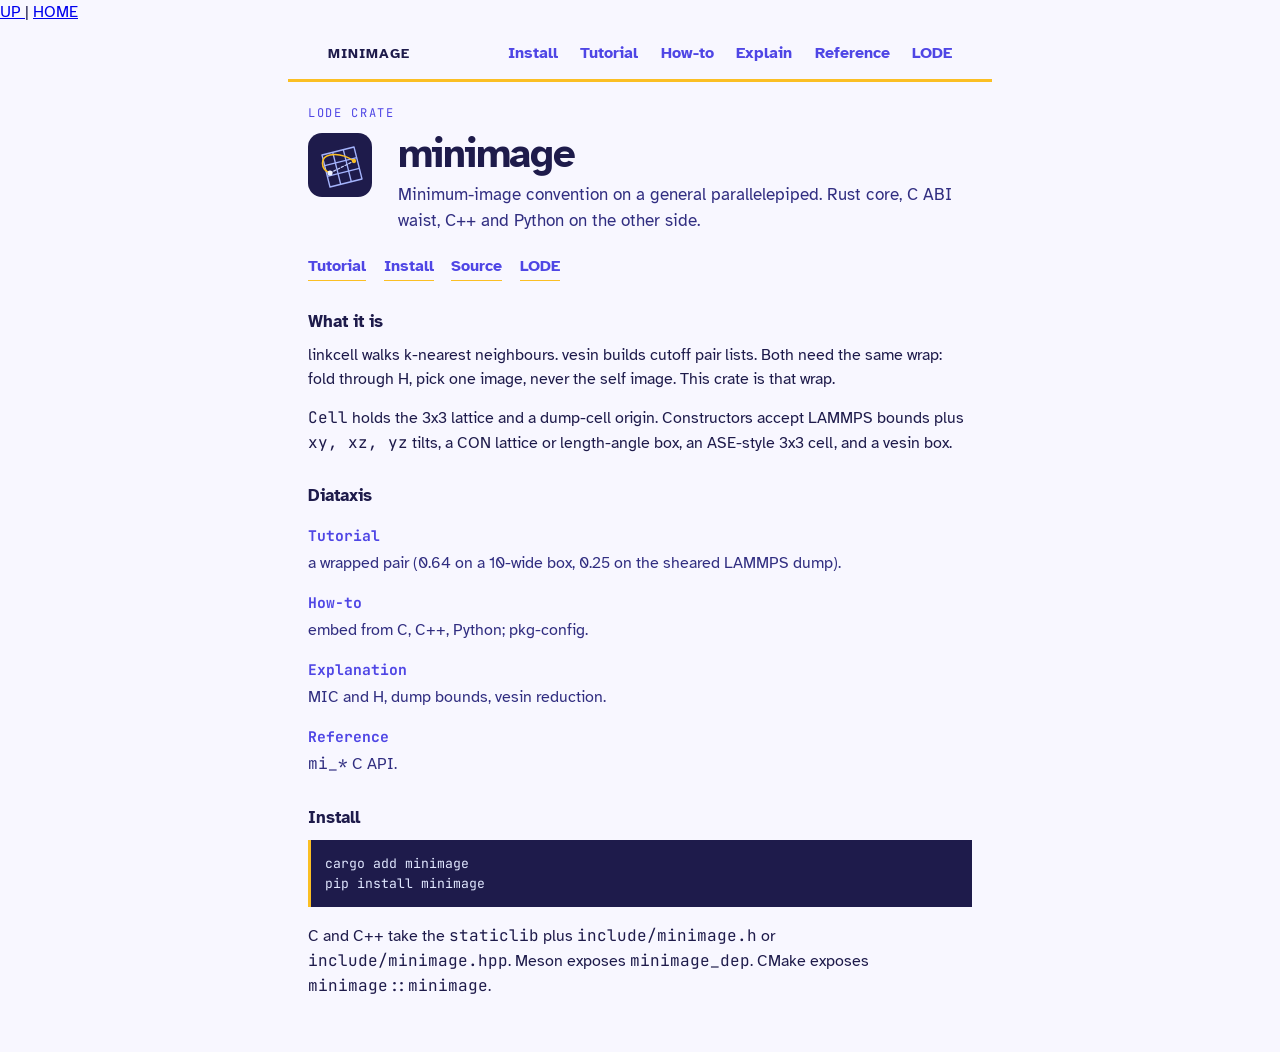
==== website/index.html @ a8216acb "docs: publish Diataxis from orgmode and enable Pages Prose lives in docs/orgmode. export.el writes w" ====
<!DOCTYPE html>
<html lang="en">
<head>
<meta charset="utf-8" />
<meta name="viewport" content="width=device-width, initial-scale=1" />
<title>minimage</title>
<meta name="description" content="Minimum-image convention for a periodic parallelepiped." />
<meta name="generator" content="Org Mode" />
<meta name="viewport" content="width=device-width, initial-scale=1" />
<link rel="icon" href="assets/minimage-icon.svg" type="image/svg+xml" />
<link rel="stylesheet" href="css/site.css" />
<link rel="preconnect" href="https://fonts.googleapis.com" />
<link href="https://fonts.googleapis.com/css2?family=Atkinson+Hyperlegible:wght@400;700&family=JetBrains+Mono:wght@500;700&display=swap" rel="stylesheet" />
</head>
<body>
<div id="org-div-home-and-up">
 <a accesskey="h" href="index.html"> UP </a>
 |
 <a accesskey="H" href="index.html"> HOME </a>
</div><div id="content" class="content">
<a class="skip" href="#main">Skip to content</a>
<nav class="top" aria-label="minimage">
  <a class="brand" href="index.html">minimage</a>
  <a href="getting-started.html">Install</a>
  <a href="tutorial.html">Tutorial</a>
  <a href="howto.html">How-to</a>
  <a href="explanation.html">Explain</a>
  <a href="reference.html">Reference</a>
  <a href="https://lode-org.github.io/">LODE</a>
</nav>
<div class="rule" aria-hidden="true"></div>
<p class="kicker">LODE crate</p>
<div class="mast">
  <img class="logo" src="assets/minimage-icon.svg" width="64" height="64" alt="" />
  <div>
    <h1 class="wordmark">minimage</h1>
    <p class="lede">Minimum-image convention on a general parallelepiped. Rust core, C ABI waist, C++ and Python on the other side.</p>
  </div>
</div>
<p class="cta">
  <a href="tutorial.html">Tutorial</a>
  <a href="getting-started.html">Install</a>
  <a href="https://github.com/lode-org/minimage">Source</a>
  <a href="https://lode-org.github.io/">LODE</a>
</p>
<section id="outline-container-main" class="outline-2">
<h2 id="main">What it is</h2>
<div class="outline-text-2" id="text-main">
<p>
linkcell walks k-nearest neighbours. vesin builds cutoff pair lists.
Both need the same wrap: fold through H, pick one image, never the
self image. This crate is that wrap.
</p>

<p>
<code>Cell</code> holds the 3x3 lattice and a dump-cell origin. Constructors
accept LAMMPS bounds plus <code>xy, xz, yz</code> tilts, a CON lattice or
length-angle box, an ASE-style 3x3 cell, and a vesin box.
</p>
</div>
</section>
<section id="outline-container-org2d7997c" class="outline-2">
<h2 id="org2d7997c">Diataxis</h2>
<div class="outline-text-2" id="text-org2d7997c">
<dl class="org-dl">
<dt><a href="tutorial.html">Tutorial</a></dt><dd>a wrapped pair (0.64 on a 10-wide box, 0.25 on the
sheared LAMMPS dump).</dd>
<dt><a href="howto.html">How-to</a></dt><dd>embed from C, C++, Python; pkg-config.</dd>
<dt><a href="explanation.html">Explanation</a></dt><dd>MIC and H, dump bounds, vesin reduction.</dd>
<dt><a href="reference.html">Reference</a></dt><dd><code>mi_*</code> C API.</dd>
</dl>
</div>
</section>
<section id="outline-container-org324a7ff" class="outline-2">
<h2 id="org324a7ff">Install</h2>
<div class="outline-text-2" id="text-org324a7ff">
<div class="org-src-container">
<pre class="src src-text">cargo add minimage
pip install minimage
</pre>
</div>

<p>
C and C++ take the <code>staticlib</code> plus <code>include/minimage.h</code> or
<code>include/minimage.hpp</code>. Meson exposes <code>minimage_dep</code>. CMake exposes
<code>minimage::minimage</code>.
</p>
</div>
</section>
</div>
</body>
</html>
---- website/css/site.css ----
/* LODE org landing. Indigo / amber family shared with minimage and linkcell. */

:root {
  --ink: #1e1b4b;
  --muted: #4338ca;
  --paper: #f8f7ff;
  --rule: #fbbf24;
  --deep: #1e1b4b;
  --mid: #4f46e5;
  --line: #c7d2fe;
  --code-bg: #1e1b4b;
  --code-fg: #e0e7ff;
  --kw: #a5b4fc;
  --str: #fbbf24;
  font-family: "Atkinson Hyperlegible", "Segoe UI", system-ui, sans-serif;
}

* { box-sizing: border-box; }

body {
  margin: 0;
  color: var(--ink);
  background: var(--paper);
  line-height: 1.55;
}

.skip {
  position: absolute;
  left: 0.75rem;
  top: -3.5rem;
  padding: 0.4rem 0.7rem;
  background: var(--deep);
  color: #fff;
  font-weight: 700;
  text-decoration: none;
}
.skip:focus { top: 0.75rem; }

nav.top {
  display: flex;
  flex-wrap: wrap;
  gap: 1rem 1.4rem;
  align-items: baseline;
  max-width: 44rem;
  margin: 0 auto;
  padding: 1rem 1.25rem 0;
}
nav.top a {
  color: var(--mid);
  text-decoration: none;
  font-weight: 700;
}
nav.top a:hover { border-bottom: 1px solid var(--rule); }
nav.top .brand {
  color: var(--deep);
  margin-right: auto;
  letter-spacing: 0.08em;
  text-transform: uppercase;
  font-size: 0.85rem;
}

#content {
  max-width: 44rem;
  margin: 0 auto;
  padding: 0 1.25rem 2.5rem;
}

.rule {
  height: 3px;
  margin: 0.85rem -1.25rem 1.35rem;
  background: var(--rule);
}

.kicker {
  margin: 0 0 0.65rem;
  font-family: "JetBrains Mono", ui-monospace, monospace;
  font-size: 0.75rem;
  letter-spacing: 0.14em;
  text-transform: uppercase;
  color: var(--mid);
}

.mast {
  display: grid;
  grid-template-columns: 72px 1fr;
  gap: 1rem 1.15rem;
  align-items: start;
}

.logo { display: block; }

.wordmark {
  margin: 0 0 0.45rem;
  font-size: clamp(1.85rem, 5vw, 2.5rem);
  line-height: 1.05;
  letter-spacing: -0.03em;
  font-weight: 700;
  color: var(--deep);
}

.lede {
  margin: 0;
  color: #312e81;
  font-size: 1.05rem;
  max-width: 36rem;
}

.cta {
  display: flex;
  flex-wrap: wrap;
  gap: 1.1rem;
  margin: 1.25rem 0 0;
  font-weight: 700;
}
.cta a {
  color: var(--mid);
  text-decoration: none;
  border-bottom: 1px solid var(--rule);
  padding-bottom: 0.05rem;
}
.cta a:hover { border-bottom-color: var(--deep); }

section.outline-2 { margin: 0; padding: 0; }

h2 {
  margin: 1.75rem 0 0.5rem;
  font-size: 1.05rem;
  font-weight: 700;
  color: var(--deep);
}

p { margin: 0 0 0.85rem; }

dl { margin: 0.4rem 0 0; }
dt {
  font-family: "JetBrains Mono", ui-monospace, monospace;
  font-size: 0.92rem;
  font-weight: 700;
  color: var(--mid);
  margin-top: 1rem;
}
dt a { color: inherit; text-decoration: none; }
dt a:hover { border-bottom: 1px solid var(--rule); }
dd { margin: 0.2rem 0 0; color: #312e81; }

ul { margin: 0.4rem 0 1rem; padding-left: 1.2rem; }
li { margin: 0.25rem 0; }

code, pre {
  font-family: "JetBrains Mono", ui-monospace, monospace;
}
pre {
  margin: 0.6rem 0 1.1rem;
  padding: 0.85rem 0.9rem;
  border-left: 3px solid var(--rule);
  background: var(--code-bg);
  color: var(--code-fg);
  overflow-x: auto;
  font-size: 0.82rem;
  line-height: 1.5;
}

footer {
  margin: 1.75rem 0 0;
  padding: 1.25rem 0 0;
  border-top: 1px solid var(--line);
  color: #4338ca;
  font-size: 0.9rem;
}

@media (max-width: 560px) {
  .mast { grid-template-columns: 1fr; }
}
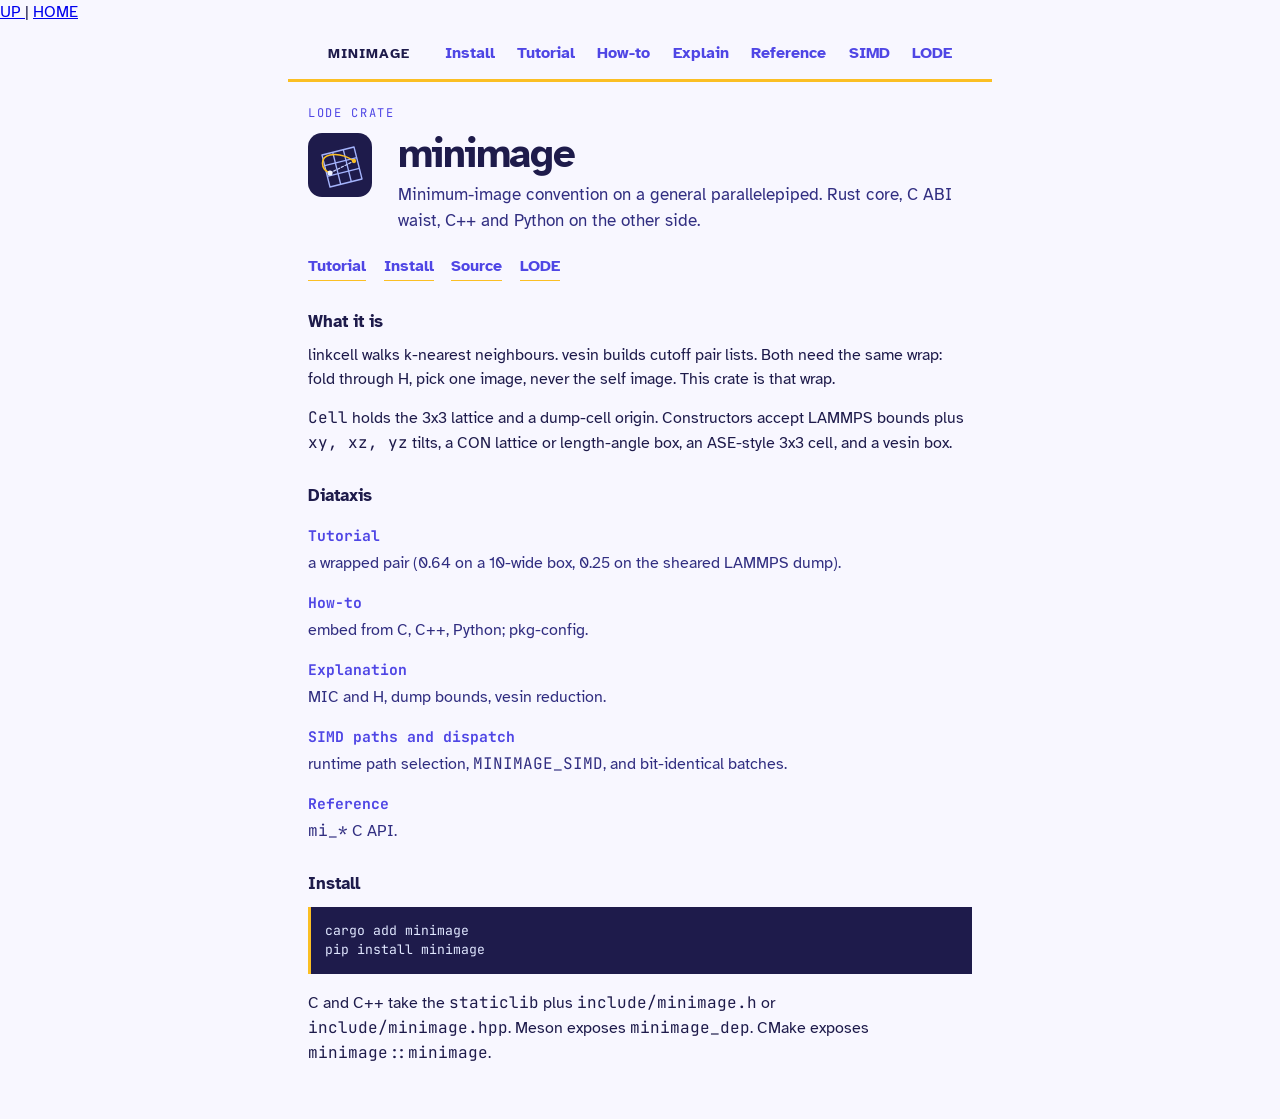
==== commit 38f41294: "docs: describe SIMD paths and shared rounding The explanation page covers selection, MINIMAGE_SIMD, " ====
--- a/website/index.html
+++ b/website/index.html
@@ -26,6 +26,7 @@
   <a href="howto.html">How-to</a>
   <a href="explanation.html">Explain</a>
   <a href="reference.html">Reference</a>
+  <a href="simd.html">SIMD</a>
   <a href="https://lode-org.github.io/">LODE</a>
 </nav>
 <div class="rule" aria-hidden="true"></div>
@@ -43,6 +44,7 @@
   <a href="https://github.com/lode-org/minimage">Source</a>
   <a href="https://lode-org.github.io/">LODE</a>
 </p>
+
 <section id="outline-container-main" class="outline-2">
 <h2 id="main">What it is</h2>
 <div class="outline-text-2" id="text-main">
@@ -59,21 +61,25 @@
 </p>
 </div>
 </section>
-<section id="outline-container-org2d7997c" class="outline-2">
-<h2 id="org2d7997c">Diataxis</h2>
-<div class="outline-text-2" id="text-org2d7997c">
+
+<section id="outline-container-org6c7ae73" class="outline-2">
+<h2 id="org6c7ae73">Diataxis</h2>
+<div class="outline-text-2" id="text-org6c7ae73">
 <dl class="org-dl">
 <dt><a href="tutorial.html">Tutorial</a></dt><dd>a wrapped pair (0.64 on a 10-wide box, 0.25 on the
 sheared LAMMPS dump).</dd>
 <dt><a href="howto.html">How-to</a></dt><dd>embed from C, C++, Python; pkg-config.</dd>
 <dt><a href="explanation.html">Explanation</a></dt><dd>MIC and H, dump bounds, vesin reduction.</dd>
+<dt><a href="simd.html">SIMD paths and dispatch</a></dt><dd>runtime path selection,
+<code>MINIMAGE_SIMD</code>, and bit-identical batches.</dd>
 <dt><a href="reference.html">Reference</a></dt><dd><code>mi_*</code> C API.</dd>
 </dl>
 </div>
 </section>
-<section id="outline-container-org324a7ff" class="outline-2">
-<h2 id="org324a7ff">Install</h2>
-<div class="outline-text-2" id="text-org324a7ff">
+
+<section id="outline-container-org2d5d3c9" class="outline-2">
+<h2 id="org2d5d3c9">Install</h2>
+<div class="outline-text-2" id="text-org2d5d3c9">
 <div class="org-src-container">
 <pre class="src src-text">cargo add minimage
 pip install minimage
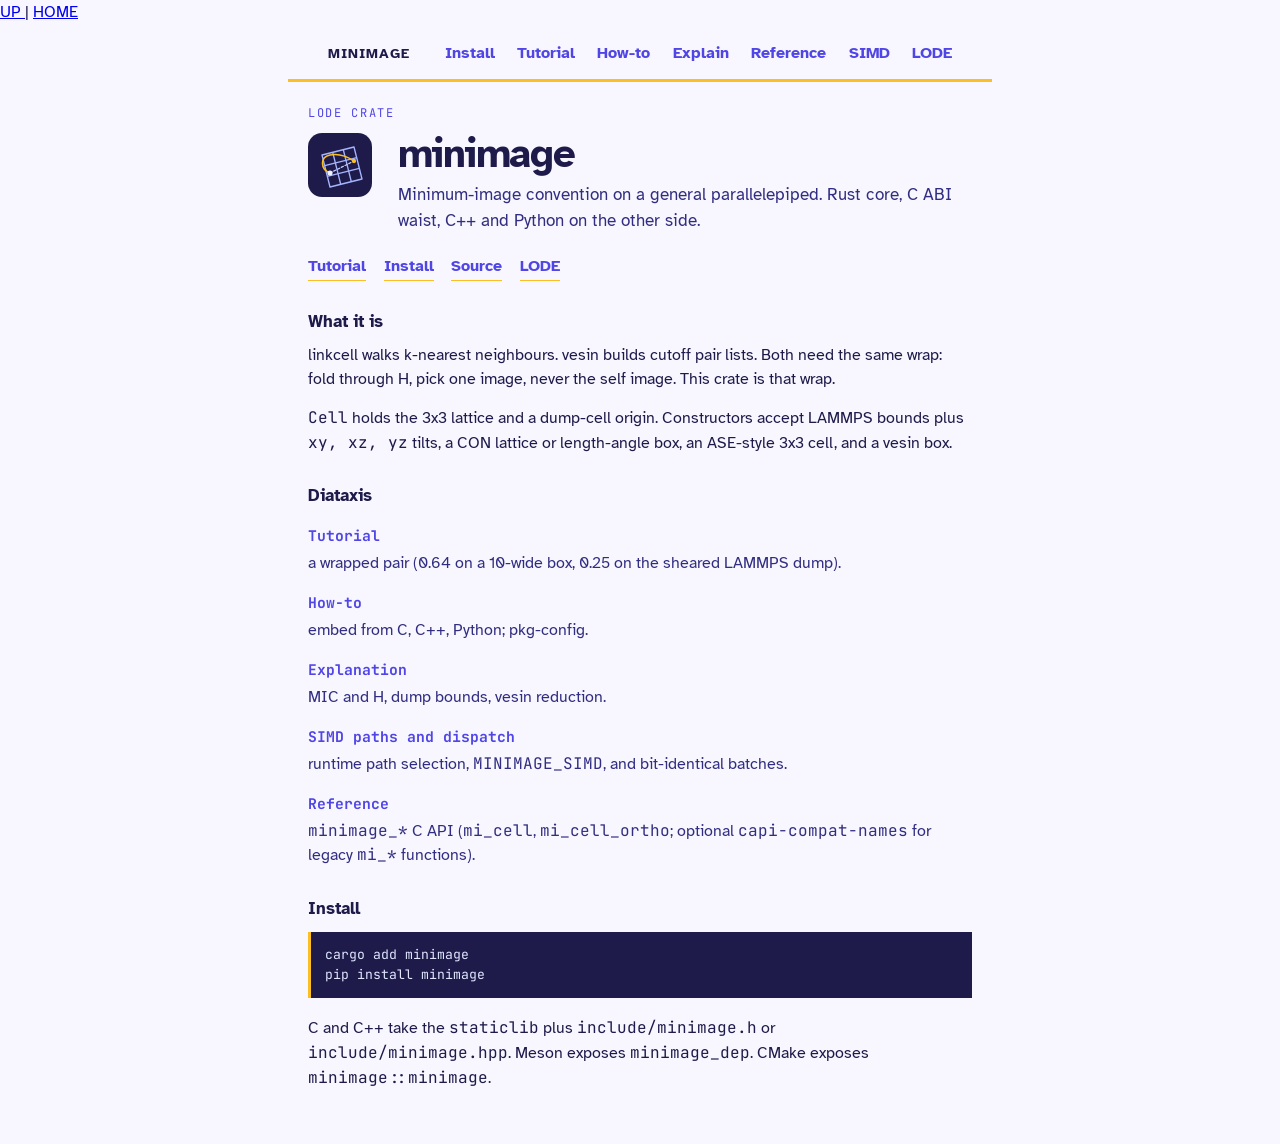
==== commit 4f28f02c: "docs: align C API catalog with minimage_* exports Index and reference pages still said mi_* in place" ====
--- a/website/index.html
+++ b/website/index.html
@@ -62,9 +62,9 @@
 </div>
 </section>
 
-<section id="outline-container-org6c7ae73" class="outline-2">
-<h2 id="org6c7ae73">Diataxis</h2>
-<div class="outline-text-2" id="text-org6c7ae73">
+<section id="outline-container-orgb42de17" class="outline-2">
+<h2 id="orgb42de17">Diataxis</h2>
+<div class="outline-text-2" id="text-orgb42de17">
 <dl class="org-dl">
 <dt><a href="tutorial.html">Tutorial</a></dt><dd>a wrapped pair (0.64 on a 10-wide box, 0.25 on the
 sheared LAMMPS dump).</dd>
@@ -72,14 +72,16 @@
 <dt><a href="explanation.html">Explanation</a></dt><dd>MIC and H, dump bounds, vesin reduction.</dd>
 <dt><a href="simd.html">SIMD paths and dispatch</a></dt><dd>runtime path selection,
 <code>MINIMAGE_SIMD</code>, and bit-identical batches.</dd>
-<dt><a href="reference.html">Reference</a></dt><dd><code>mi_*</code> C API.</dd>
+<dt><a href="reference.html">Reference</a></dt><dd><code>minimage_*</code> C API (<code>mi_cell</code>,
+<code>mi_cell_ortho</code>; optional <code>capi-compat-names</code> for legacy <code>mi_*</code>
+functions).</dd>
 </dl>
 </div>
 </section>
 
-<section id="outline-container-org2d5d3c9" class="outline-2">
-<h2 id="org2d5d3c9">Install</h2>
-<div class="outline-text-2" id="text-org2d5d3c9">
+<section id="outline-container-org6d77395" class="outline-2">
+<h2 id="org6d77395">Install</h2>
+<div class="outline-text-2" id="text-org6d77395">
 <div class="org-src-container">
 <pre class="src src-text">cargo add minimage
 pip install minimage
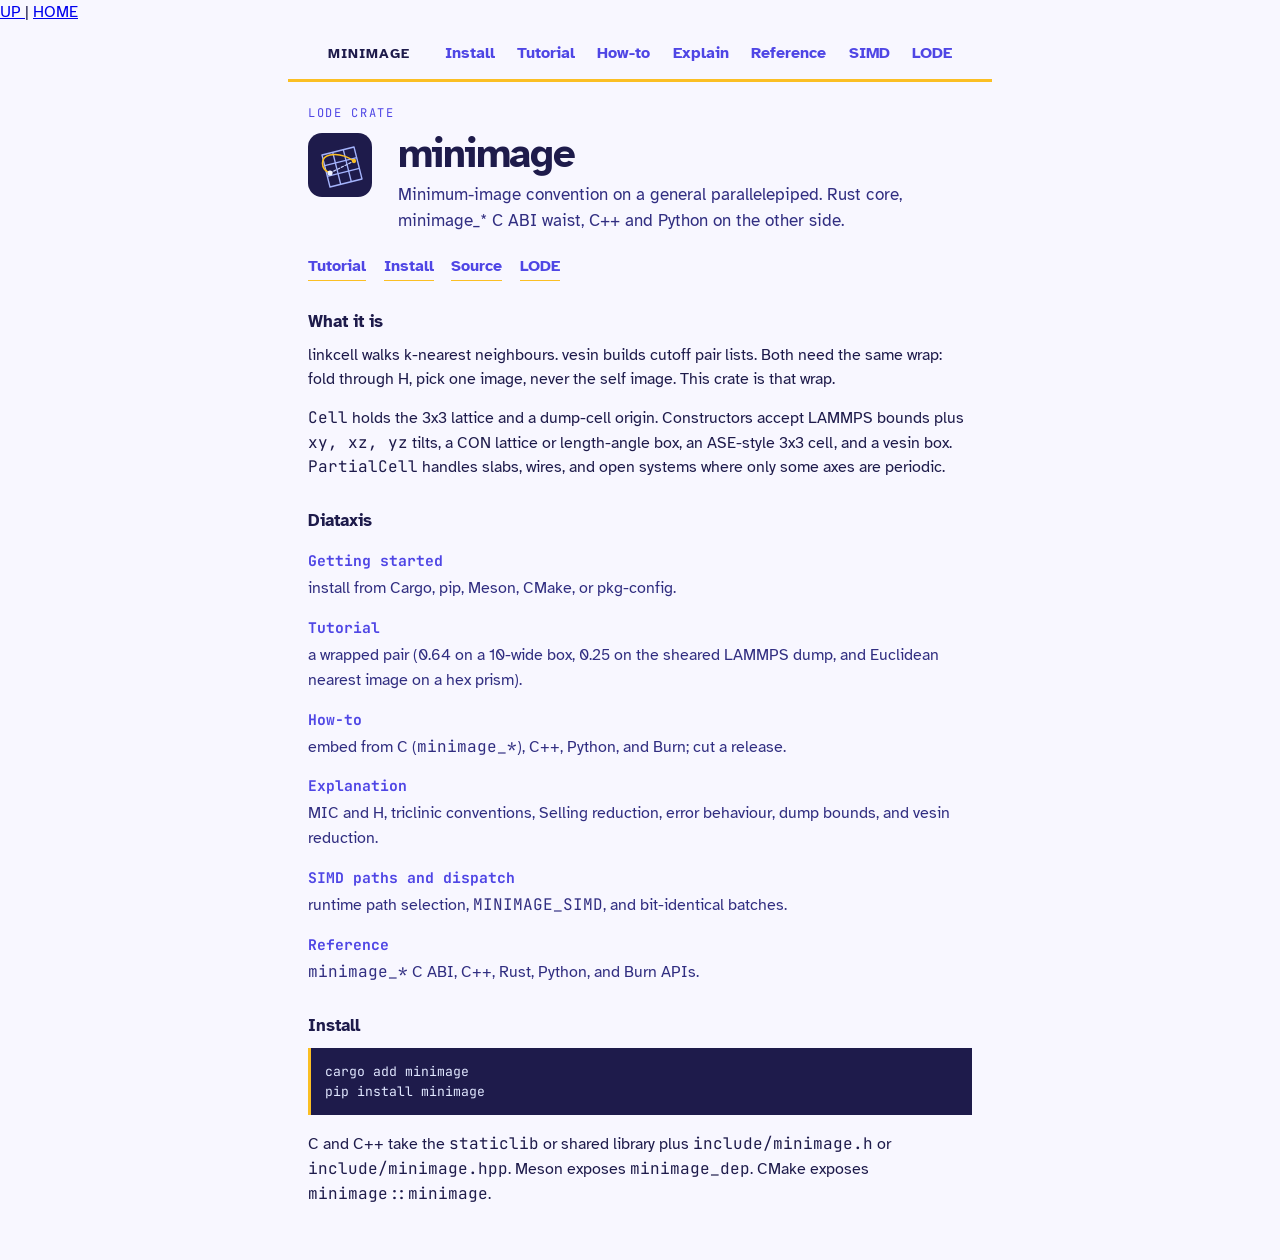
==== commit f999a347: "docs(site): align README, Diataxis pages, citations, and news Update `README.md` and the Diataxis or" ====
--- a/website/index.html
+++ b/website/index.html
@@ -35,7 +35,7 @@
   <img class="logo" src="assets/minimage-icon.svg" width="64" height="64" alt="" />
   <div>
     <h1 class="wordmark">minimage</h1>
-    <p class="lede">Minimum-image convention on a general parallelepiped. Rust core, C ABI waist, C++ and Python on the other side.</p>
+    <p class="lede">Minimum-image convention on a general parallelepiped. Rust core, minimage_* C ABI waist, C++ and Python on the other side.</p>
   </div>
 </div>
 <p class="cta">
@@ -57,31 +57,31 @@
 <p>
 <code>Cell</code> holds the 3x3 lattice and a dump-cell origin. Constructors
 accept LAMMPS bounds plus <code>xy, xz, yz</code> tilts, a CON lattice or
-length-angle box, an ASE-style 3x3 cell, and a vesin box.
+length-angle box, an ASE-style 3x3 cell, and a vesin box. <code>PartialCell</code>
+handles slabs, wires, and open systems where only some axes are periodic.
 </p>
 </div>
 </section>
 
-<section id="outline-container-orgb42de17" class="outline-2">
-<h2 id="orgb42de17">Diataxis</h2>
-<div class="outline-text-2" id="text-orgb42de17">
+<section id="outline-container-org8a61101" class="outline-2">
+<h2 id="org8a61101">Diataxis</h2>
+<div class="outline-text-2" id="text-org8a61101">
 <dl class="org-dl">
+<dt><a href="getting-started.html">Getting started</a></dt><dd>install from Cargo, pip, Meson, CMake, or pkg-config.</dd>
 <dt><a href="tutorial.html">Tutorial</a></dt><dd>a wrapped pair (0.64 on a 10-wide box, 0.25 on the
-sheared LAMMPS dump).</dd>
-<dt><a href="howto.html">How-to</a></dt><dd>embed from C, C++, Python; pkg-config.</dd>
-<dt><a href="explanation.html">Explanation</a></dt><dd>MIC and H, dump bounds, vesin reduction.</dd>
+sheared LAMMPS dump, and Euclidean nearest image on a hex prism).</dd>
+<dt><a href="howto.html">How-to</a></dt><dd>embed from C (<code>minimage_*</code>), C++, Python, and Burn; cut a release.</dd>
+<dt><a href="explanation.html">Explanation</a></dt><dd>MIC and H, triclinic conventions, Selling reduction, error behaviour, dump bounds, and vesin reduction.</dd>
 <dt><a href="simd.html">SIMD paths and dispatch</a></dt><dd>runtime path selection,
 <code>MINIMAGE_SIMD</code>, and bit-identical batches.</dd>
-<dt><a href="reference.html">Reference</a></dt><dd><code>minimage_*</code> C API (<code>mi_cell</code>,
-<code>mi_cell_ortho</code>; optional <code>capi-compat-names</code> for legacy <code>mi_*</code>
-functions).</dd>
+<dt><a href="reference.html">Reference</a></dt><dd><code>minimage_*</code> C ABI, C++, Rust, Python, and Burn APIs.</dd>
 </dl>
 </div>
 </section>
 
-<section id="outline-container-org6d77395" class="outline-2">
-<h2 id="org6d77395">Install</h2>
-<div class="outline-text-2" id="text-org6d77395">
+<section id="outline-container-org7dff718" class="outline-2">
+<h2 id="org7dff718">Install</h2>
+<div class="outline-text-2" id="text-org7dff718">
 <div class="org-src-container">
 <pre class="src src-text">cargo add minimage
 pip install minimage
@@ -89,9 +89,9 @@
 </div>
 
 <p>
-C and C++ take the <code>staticlib</code> plus <code>include/minimage.h</code> or
-<code>include/minimage.hpp</code>. Meson exposes <code>minimage_dep</code>. CMake exposes
-<code>minimage::minimage</code>.
+C and C++ take the <code>staticlib</code> or shared library plus
+<code>include/minimage.h</code> or <code>include/minimage.hpp</code>. Meson exposes
+<code>minimage_dep</code>. CMake exposes <code>minimage::minimage</code>.
 </p>
 </div>
 </section>
